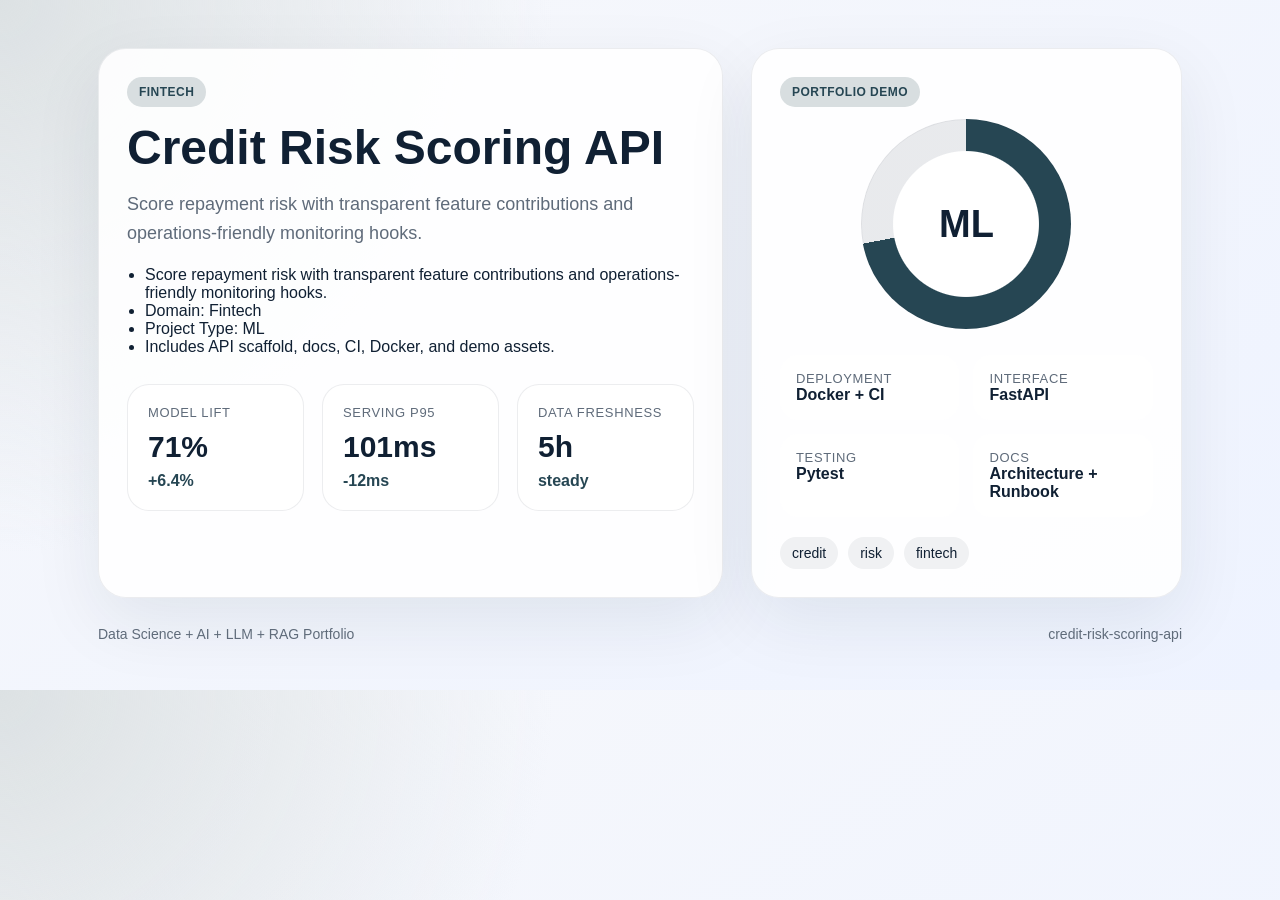
==== demo/index.html @ 606b38d9 "Publish production-ready portfolio project" ====
<!doctype html>
        <html lang="en">
        <head>
          <meta charset="utf-8">
          <meta name="viewport" content="width=device-width, initial-scale=1">
          <title>Credit Risk Scoring API</title>
          <style>
            :root {
              --accent: #264653;
              --ink: #102033;
              --muted: #5f6b7a;
              --card: rgba(255,255,255,0.88);
              --bg-1: #f7f8fb;
              --bg-2: #eef3ff;
            }
            * { box-sizing: border-box; }
            body {
              margin: 0;
              font-family: "Avenir Next", "Segoe UI", sans-serif;
              color: var(--ink);
              background:
                radial-gradient(circle at top left, color-mix(in srgb, var(--accent) 16%, white), transparent 38%),
                linear-gradient(145deg, var(--bg-1), var(--bg-2));
            }
            main {
              max-width: 1180px;
              margin: 0 auto;
              padding: 48px;
            }
            .hero {
              display: grid;
              grid-template-columns: 1.45fr 1fr;
              gap: 28px;
              align-items: stretch;
            }
            .panel {
              background: var(--card);
              border: 1px solid rgba(16, 32, 51, 0.08);
              border-radius: 28px;
              padding: 28px;
              box-shadow: 0 24px 70px rgba(16, 32, 51, 0.08);
            }
            .eyebrow {
              display: inline-flex;
              padding: 8px 12px;
              border-radius: 999px;
              background: color-mix(in srgb, var(--accent) 18%, white);
              color: var(--accent);
              font-weight: 700;
              letter-spacing: 0.04em;
              text-transform: uppercase;
              font-size: 12px;
            }
            h1 {
              font-size: 48px;
              line-height: 1.03;
              margin: 16px 0 18px;
            }
            p {
              color: var(--muted);
              font-size: 18px;
              line-height: 1.6;
              margin: 0 0 18px;
            }
            ul {
              margin: 18px 0 0;
              padding-left: 18px;
              color: var(--ink);
            }
            .cards {
              display: grid;
              grid-template-columns: repeat(3, 1fr);
              gap: 18px;
              margin-top: 28px;
            }
            .card {
              background: white;
              border-radius: 22px;
              padding: 20px;
              border: 1px solid rgba(16, 32, 51, 0.08);
            }
            .card span, .meta span {
              display: block;
              color: var(--muted);
              font-size: 13px;
              text-transform: uppercase;
              letter-spacing: 0.05em;
            }
            .card strong {
              display: block;
              font-size: 30px;
              margin: 10px 0 8px;
            }
            .card em {
              color: var(--accent);
              font-style: normal;
              font-weight: 700;
            }
            .visual {
              min-height: 100%;
              display: flex;
              flex-direction: column;
              justify-content: space-between;
            }
            .ring {
              width: 210px;
              height: 210px;
              margin: 12px auto 26px;
              border-radius: 50%;
              background:
                radial-gradient(circle closest-side, white 69%, transparent 70%),
                conic-gradient(var(--accent) 0 72%, rgba(16, 32, 51, 0.09) 72% 100%);
              display: grid;
              place-items: center;
              box-shadow: inset 0 0 0 1px rgba(16, 32, 51, 0.05);
            }
            .ring strong {
              font-size: 38px;
            }
            .meta {
              display: grid;
              grid-template-columns: repeat(2, 1fr);
              gap: 14px;
            }
            .meta article {
              background: white;
              border-radius: 18px;
              padding: 16px;
            }
            .tag-list {
              display: flex;
              flex-wrap: wrap;
              gap: 10px;
              list-style: none;
              padding: 0;
              margin: 20px 0 0;
            }
            .tag-list li {
              padding: 8px 12px;
              border-radius: 999px;
              background: rgba(16, 32, 51, 0.06);
              font-size: 14px;
            }
            .footer {
              margin-top: 28px;
              display: flex;
              justify-content: space-between;
              color: var(--muted);
              font-size: 14px;
            }
          </style>
        </head>
        <body>
          <main>
            <section class="hero">
              <div class="panel">
                <span class="eyebrow">Fintech</span>
                <h1>Credit Risk Scoring API</h1>
                <p>Score repayment risk with transparent feature contributions and operations-friendly monitoring hooks.</p>
                <ul>
                  <li>Score repayment risk with transparent feature contributions and operations-friendly monitoring hooks.</li><li>Domain: Fintech</li><li>Project Type: ML</li><li>Includes API scaffold, docs, CI, Docker, and demo assets.</li>
                </ul>
                <div class="cards">
                  <article class='card'><span>Model Lift</span><strong>71%</strong><em>+6.4%</em></article>
<article class='card'><span>Serving P95</span><strong>101ms</strong><em>-12ms</em></article>
<article class='card'><span>Data Freshness</span><strong>5h</strong><em>steady</em></article>
                </div>
              </div>
              <div class="panel visual">
                <div>
                  <span class="eyebrow">Portfolio Demo</span>
                  <div class="ring"><strong>ML</strong></div>
                </div>
                <div class="meta">
                  <article><span>Deployment</span><strong>Docker + CI</strong></article>
                  <article><span>Interface</span><strong>FastAPI</strong></article>
                  <article><span>Testing</span><strong>Pytest</strong></article>
                  <article><span>Docs</span><strong>Architecture + Runbook</strong></article>
                </div>
                <ul class="tag-list"><li>credit</li><li>risk</li><li>fintech</li></ul>
              </div>
            </section>
            <div class="footer">
              <span>Data Science + AI + LLM + RAG Portfolio</span>
              <span>credit-risk-scoring-api</span>
            </div>
          </main>
        </body>
        </html>
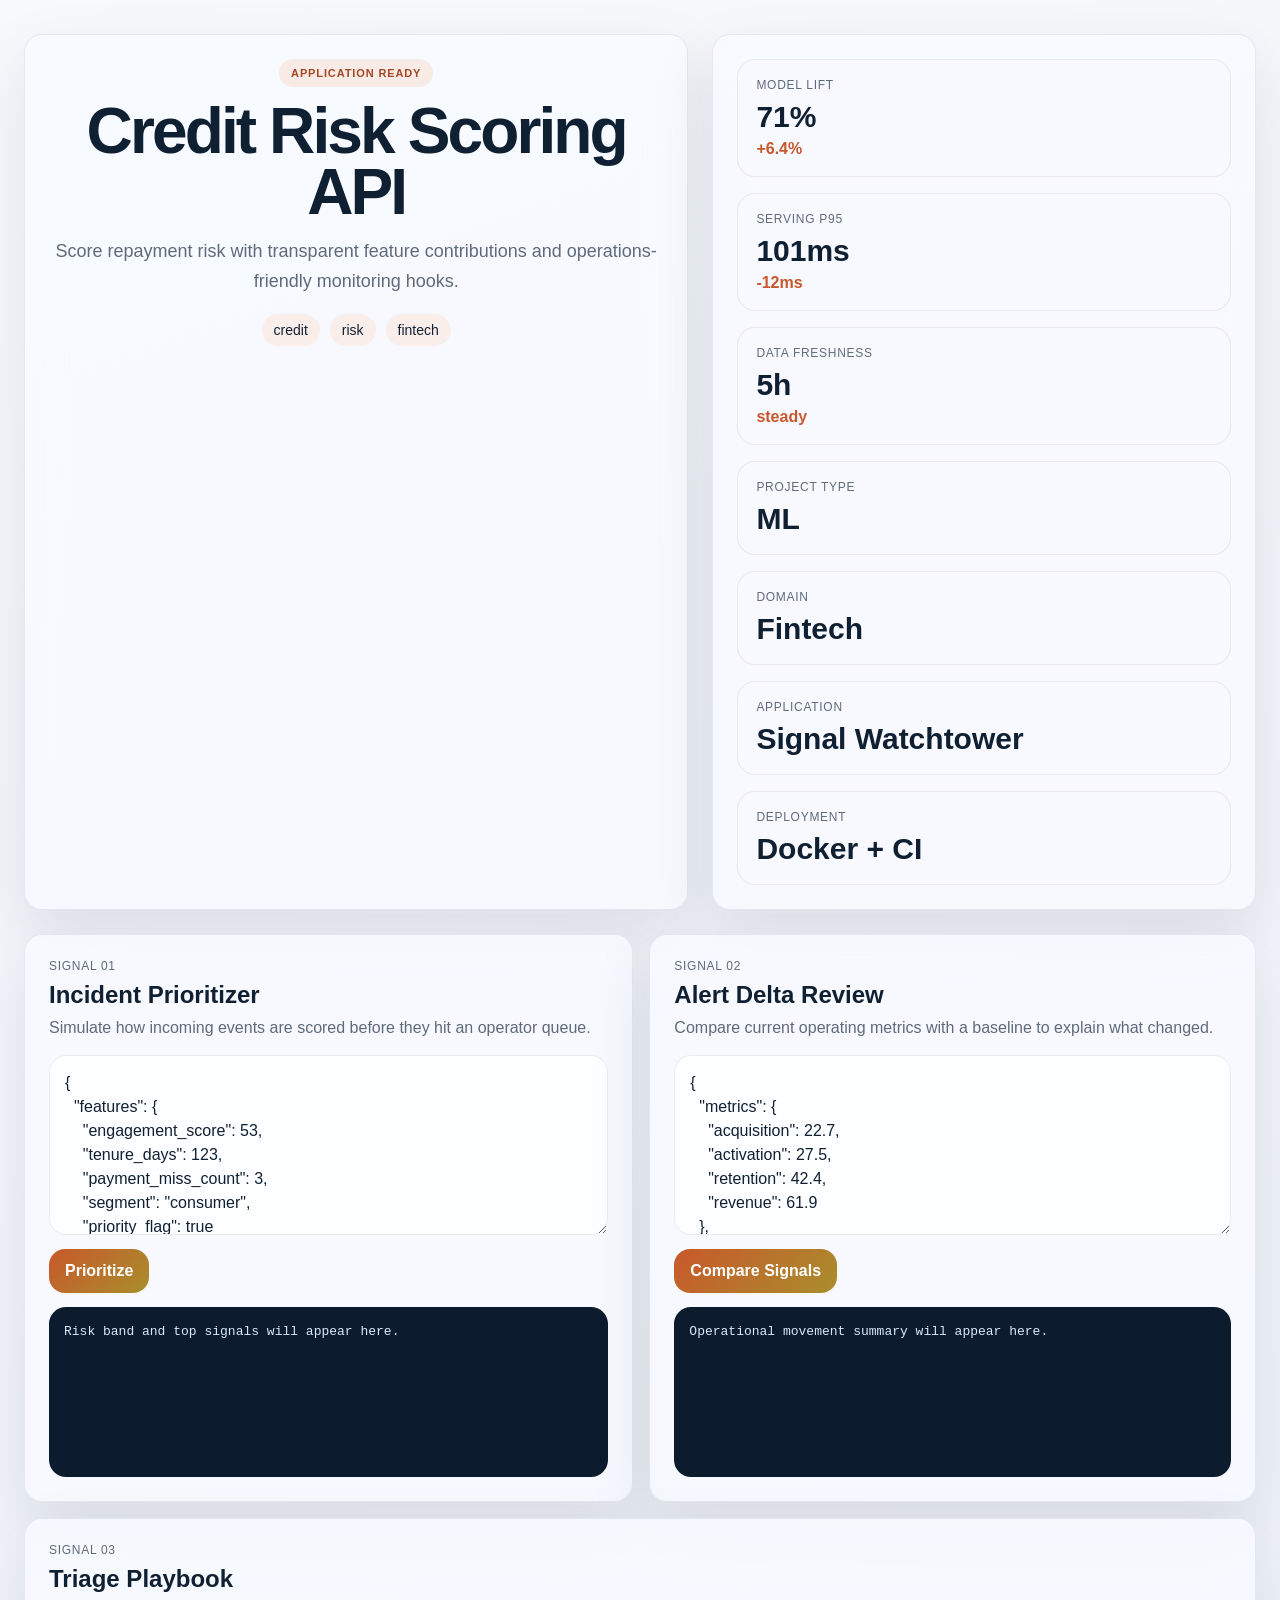
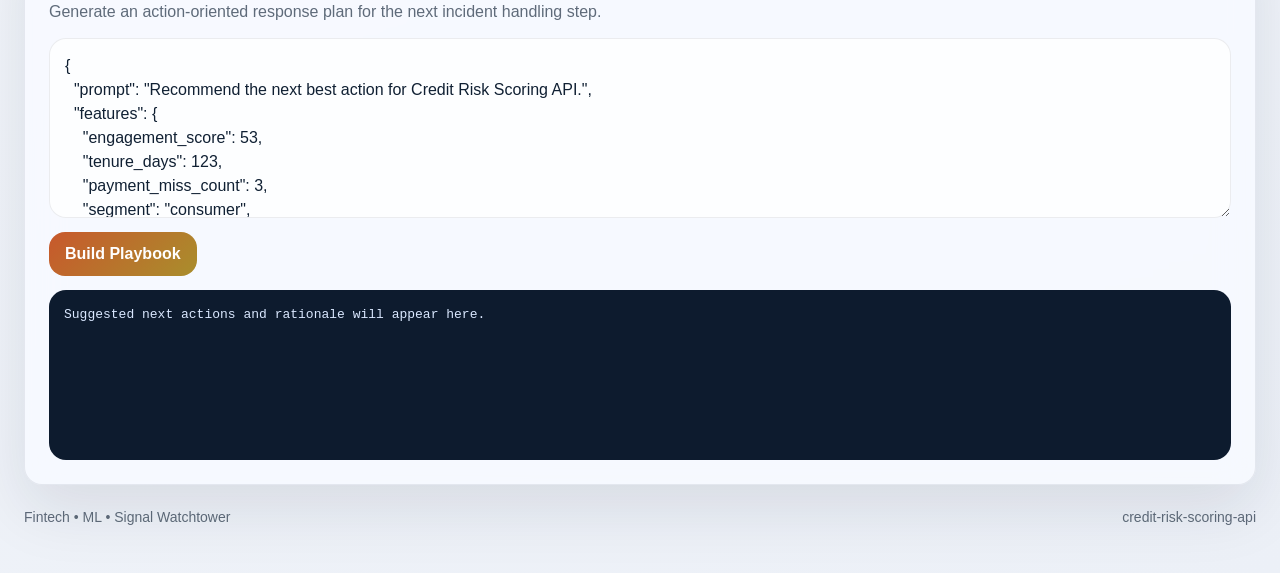
==== commit 8155bedf: "Publish production-ready portfolio project" ====
--- a/demo/index.html
+++ b/demo/index.html
@@ -5,186 +5,110 @@
           <meta charset="utf-8">
           <meta name="viewport" content="width=device-width, initial-scale=1">
           <title>Credit Risk Scoring API</title>
-          <style>
-            :root {
-              --accent: #264653;
-              --ink: #102033;
-              --muted: #5f6b7a;
-              --card: rgba(255,255,255,0.88);
-              --bg-1: #f7f8fb;
-              --bg-2: #eef3ff;
-            }
-            * { box-sizing: border-box; }
-            body {
-              margin: 0;
-              font-family: "Avenir Next", "Segoe UI", sans-serif;
-              color: var(--ink);
-              background:
-                radial-gradient(circle at top left, color-mix(in srgb, var(--accent) 16%, white), transparent 38%),
-                linear-gradient(145deg, var(--bg-1), var(--bg-2));
-            }
-            main {
-              max-width: 1180px;
-              margin: 0 auto;
-              padding: 48px;
-            }
-            .hero {
-              display: grid;
-              grid-template-columns: 1.45fr 1fr;
-              gap: 28px;
-              align-items: stretch;
-            }
-            .panel {
-              background: var(--card);
-              border: 1px solid rgba(16, 32, 51, 0.08);
-              border-radius: 28px;
-              padding: 28px;
-              box-shadow: 0 24px 70px rgba(16, 32, 51, 0.08);
-            }
-            .eyebrow {
-              display: inline-flex;
-              padding: 8px 12px;
-              border-radius: 999px;
-              background: color-mix(in srgb, var(--accent) 18%, white);
-              color: var(--accent);
-              font-weight: 700;
-              letter-spacing: 0.04em;
-              text-transform: uppercase;
-              font-size: 12px;
-            }
-            h1 {
-              font-size: 48px;
-              line-height: 1.03;
-              margin: 16px 0 18px;
-            }
-            p {
-              color: var(--muted);
-              font-size: 18px;
-              line-height: 1.6;
-              margin: 0 0 18px;
-            }
-            ul {
-              margin: 18px 0 0;
-              padding-left: 18px;
-              color: var(--ink);
-            }
-            .cards {
-              display: grid;
-              grid-template-columns: repeat(3, 1fr);
-              gap: 18px;
-              margin-top: 28px;
-            }
-            .card {
-              background: white;
-              border-radius: 22px;
-              padding: 20px;
-              border: 1px solid rgba(16, 32, 51, 0.08);
-            }
-            .card span, .meta span {
-              display: block;
-              color: var(--muted);
-              font-size: 13px;
-              text-transform: uppercase;
-              letter-spacing: 0.05em;
-            }
-            .card strong {
-              display: block;
-              font-size: 30px;
-              margin: 10px 0 8px;
-            }
-            .card em {
-              color: var(--accent);
-              font-style: normal;
-              font-weight: 700;
-            }
-            .visual {
-              min-height: 100%;
-              display: flex;
-              flex-direction: column;
-              justify-content: space-between;
-            }
-            .ring {
-              width: 210px;
-              height: 210px;
-              margin: 12px auto 26px;
-              border-radius: 50%;
-              background:
-                radial-gradient(circle closest-side, white 69%, transparent 70%),
-                conic-gradient(var(--accent) 0 72%, rgba(16, 32, 51, 0.09) 72% 100%);
-              display: grid;
-              place-items: center;
-              box-shadow: inset 0 0 0 1px rgba(16, 32, 51, 0.05);
-            }
-            .ring strong {
-              font-size: 38px;
-            }
-            .meta {
-              display: grid;
-              grid-template-columns: repeat(2, 1fr);
-              gap: 14px;
-            }
-            .meta article {
-              background: white;
-              border-radius: 18px;
-              padding: 16px;
-            }
-            .tag-list {
-              display: flex;
-              flex-wrap: wrap;
-              gap: 10px;
-              list-style: none;
-              padding: 0;
-              margin: 20px 0 0;
-            }
-            .tag-list li {
-              padding: 8px 12px;
-              border-radius: 999px;
-              background: rgba(16, 32, 51, 0.06);
-              font-size: 14px;
-            }
-            .footer {
-              margin-top: 28px;
-              display: flex;
-              justify-content: space-between;
-              color: var(--muted);
-              font-size: 14px;
-            }
-          </style>
+          <link rel="stylesheet" href="./styles.css">
         </head>
-        <body>
-          <main>
+        <body class="surface-slate">
+          <div class="page layout-console eyebrow-soft headline-normal modules-3 hero-align-center">
             <section class="hero">
-              <div class="panel">
-                <span class="eyebrow">Fintech</span>
-                <h1>Credit Risk Scoring API</h1>
-                <p>Score repayment risk with transparent feature contributions and operations-friendly monitoring hooks.</p>
-                <ul>
-                  <li>Score repayment risk with transparent feature contributions and operations-friendly monitoring hooks.</li><li>Domain: Fintech</li><li>Project Type: ML</li><li>Includes API scaffold, docs, CI, Docker, and demo assets.</li>
+              <div class="panel hero-copy">
+                <span class="eyebrow" data-health>Signal Watchtower</span>
+                <h1 id="project-title">Credit Risk Scoring API</h1>
+                <p id="project-summary" class="lead">Score repayment risk with transparent feature contributions and operations-friendly monitoring hooks.</p>
+                <ul id="project-tags" class="tag-list">
+                  <li>credit</li><li>risk</li><li>fintech</li>
                 </ul>
-                <div class="cards">
+              </div>
+              <div class="panel hero-side">
+                <div class="metric-grid">
                   <article class='card'><span>Model Lift</span><strong>71%</strong><em>+6.4%</em></article>
 <article class='card'><span>Serving P95</span><strong>101ms</strong><em>-12ms</em></article>
 <article class='card'><span>Data Freshness</span><strong>5h</strong><em>steady</em></article>
                 </div>
-              </div>
-              <div class="panel visual">
-                <div>
-                  <span class="eyebrow">Portfolio Demo</span>
-                  <div class="ring"><strong>ML</strong></div>
+                <div class="mini-grid">
+                  <article class='mini-card'><span>Project Type</span><strong>ML</strong></article><article class='mini-card'><span>Domain</span><strong>Fintech</strong></article><article class='mini-card'><span>Application</span><strong>Signal Watchtower</strong></article><article class='mini-card'><span>Deployment</span><strong>Docker + CI</strong></article>
                 </div>
-                <div class="meta">
-                  <article><span>Deployment</span><strong>Docker + CI</strong></article>
-                  <article><span>Interface</span><strong>FastAPI</strong></article>
-                  <article><span>Testing</span><strong>Pytest</strong></article>
-                  <article><span>Docs</span><strong>Architecture + Runbook</strong></article>
-                </div>
-                <ul class="tag-list"><li>credit</li><li>risk</li><li>fintech</li></ul>
               </div>
             </section>
-            <div class="footer">
-              <span>Data Science + AI + LLM + RAG Portfolio</span>
+            <section class="app-grid">
+              <article class="panel module js-module span-normal">
+          <div class="module-header">
+            <span>Signal 01</span>
+            <h2>Incident Prioritizer</h2>
+            <p>Simulate how incoming events are scored before they hit an operator queue.</p>
+          </div>
+          <textarea class="js-input">{
+  &quot;features&quot;: {
+    &quot;engagement_score&quot;: 53,
+    &quot;tenure_days&quot;: 123,
+    &quot;payment_miss_count&quot;: 3,
+    &quot;segment&quot;: &quot;consumer&quot;,
+    &quot;priority_flag&quot;: true
+  }
+}</textarea>
+          <div class="button-row">
+            <button class="js-run" data-endpoint="/score" data-input-mode="json">Prioritize</button>
+          </div>
+          <pre class="js-output">Risk band and top signals will appear here.</pre>
+        </article>
+<article class="panel module js-module span-normal">
+          <div class="module-header">
+            <span>Signal 02</span>
+            <h2>Alert Delta Review</h2>
+            <p>Compare current operating metrics with a baseline to explain what changed.</p>
+          </div>
+          <textarea class="js-input">{
+  &quot;metrics&quot;: {
+    &quot;acquisition&quot;: 22.7,
+    &quot;activation&quot;: 27.5,
+    &quot;retention&quot;: 42.4,
+    &quot;revenue&quot;: 61.9
+  },
+  &quot;baseline&quot;: {
+    &quot;acquisition&quot;: 20.88,
+    &quot;activation&quot;: 25.3,
+    &quot;retention&quot;: 39.01,
+    &quot;revenue&quot;: 56.95
+  }
+}</textarea>
+          <div class="button-row">
+            <button class="js-run" data-endpoint="/analyze" data-input-mode="json">Compare Signals</button>
+          </div>
+          <pre class="js-output">Operational movement summary will appear here.</pre>
+        </article>
+<article class="panel module js-module span-wide">
+          <div class="module-header">
+            <span>Signal 03</span>
+            <h2>Triage Playbook</h2>
+            <p>Generate an action-oriented response plan for the next incident handling step.</p>
+          </div>
+          <textarea class="js-input">{
+  &quot;prompt&quot;: &quot;Recommend the next best action for Credit Risk Scoring API.&quot;,
+  &quot;features&quot;: {
+    &quot;engagement_score&quot;: 53,
+    &quot;tenure_days&quot;: 123,
+    &quot;payment_miss_count&quot;: 3,
+    &quot;segment&quot;: &quot;consumer&quot;,
+    &quot;priority_flag&quot;: true
+  },
+  &quot;metrics&quot;: {
+    &quot;acquisition&quot;: 22.7,
+    &quot;activation&quot;: 27.5,
+    &quot;retention&quot;: 42.4,
+    &quot;revenue&quot;: 61.9
+  }
+}</textarea>
+          <div class="button-row">
+            <button class="js-run" data-endpoint="/recommend" data-input-mode="json">Build Playbook</button>
+          </div>
+          <pre class="js-output">Suggested next actions and rationale will appear here.</pre>
+        </article>
+            </section>
+            <footer class="footer">
+              <span>Fintech • ML • Signal Watchtower</span>
               <span>credit-risk-scoring-api</span>
-            </div>
-          </main>
+            </footer>
+          </div>
+          <script id="bootstrap-data" type="application/json">{"project": {"slug": "credit-risk-scoring-api", "title": "Credit Risk Scoring API", "project_type": "ml", "domain": "Fintech", "summary": "Score repayment risk with transparent feature contributions and operations-friendly monitoring hooks.", "tags": ["credit", "risk", "fintech"]}, "app_archetype": "watchtower", "ui_profile": {"layout": "console", "surface": "slate", "font_stack": "\"Space Grotesk\", \"Segoe UI\", sans-serif", "radius": 27, "shadow": 63, "eyebrow_style": "soft", "module_columns": 3, "hero_align": "center", "headline_mode": "normal"}, "app_modules": [{"label": "Signal 01", "title": "Incident Prioritizer", "description": "Simulate how incoming events are scored before they hit an operator queue.", "endpoint": "/score", "input_mode": "json", "cta": "Prioritize", "prefill": "{\n  \"features\": {\n    \"engagement_score\": 53,\n    \"tenure_days\": 123,\n    \"payment_miss_count\": 3,\n    \"segment\": \"consumer\",\n    \"priority_flag\": true\n  }\n}", "hint": "Risk band and top signals will appear here.", "span": "normal"}, {"label": "Signal 02", "title": "Alert Delta Review", "description": "Compare current operating metrics with a baseline to explain what changed.", "endpoint": "/analyze", "input_mode": "json", "cta": "Compare Signals", "prefill": "{\n  \"metrics\": {\n    \"acquisition\": 22.7,\n    \"activation\": 27.5,\n    \"retention\": 42.4,\n    \"revenue\": 61.9\n  },\n  \"baseline\": {\n    \"acquisition\": 20.88,\n    \"activation\": 25.3,\n    \"retention\": 39.01,\n    \"revenue\": 56.95\n  }\n}", "hint": "Operational movement summary will appear here.", "span": "normal"}, {"label": "Signal 03", "title": "Triage Playbook", "description": "Generate an action-oriented response plan for the next incident handling step.", "endpoint": "/recommend", "input_mode": "json", "cta": "Build Playbook", "prefill": "{\n  \"prompt\": \"Recommend the next best action for Credit Risk Scoring API.\",\n  \"features\": {\n    \"engagement_score\": 53,\n    \"tenure_days\": 123,\n    \"payment_miss_count\": 3,\n    \"segment\": \"consumer\",\n    \"priority_flag\": true\n  },\n  \"metrics\": {\n    \"acquisition\": 22.7,\n    \"activation\": 27.5,\n    \"retention\": 42.4,\n    \"revenue\": 61.9\n  }\n}", "hint": "Suggested next actions and rationale will appear here.", "span": "wide"}], "sample_features": {"engagement_score": 53, "tenure_days": 123, "payment_miss_count": 3, "segment": "consumer", "priority_flag": true}, "sample_metrics": {"acquisition": 22.7, "activation": 27.5, "retention": 42.4, "revenue": 61.9}, "knowledge_base": ["Credit Risk Scoring API is positioned as a Fintech starter that emphasizes fast iteration, clear documentation, and production-friendly interfaces.", "The primary value proposition is: Score repayment risk with transparent feature contributions and operations-friendly monitoring hooks.", "Recommended operating model: ship a small API, add observability, validate outputs with stakeholder review, and monitor the top business KPI every week.", "Typical stakeholders include analytics, operations, product, and leadership teams working on credit, risk, fintech."], "dashboard_metrics": [{"label": "Model Lift", "value": "71%", "delta": "+6.4%"}, {"label": "Serving P95", "value": "101ms", "delta": "-12ms"}, {"label": "Data Freshness", "value": "5h", "delta": "steady"}]}</script>
+          <script src="./app.js"></script>
         </body>
         </html>
--- a/demo/styles.css
+++ b/demo/styles.css
@@ -0,0 +1,348 @@
+
+:root {
+  --accent: #c8582c;
+  --accent-2: #a98e2c;
+  --accent-soft: color-mix(in srgb, var(--accent) 18%, white);
+  --radius: 27px;
+  --shadow-size: 63px;
+  --font-stack: "Space Grotesk", "Segoe UI", sans-serif;
+  --bg: #f4f7fb;
+  --card: rgba(255, 255, 255, 0.86);
+  --line: rgba(16, 32, 51, 0.08);
+  --ink: #102033;
+  --muted: #5f6b7a;
+  --output-bg: #0d1b2e;
+  --output-ink: #dae8ff;
+}
+* { box-sizing: border-box; }
+html, body { margin: 0; min-height: 100%; }
+body {
+  font-family: var(--font-stack);
+  color: var(--ink);
+  background: linear-gradient(145deg, #f8fbff, var(--bg));
+}
+body.surface-mist {
+  --bg: #eef4fb;
+  background:
+    radial-gradient(circle at top left, color-mix(in srgb, var(--accent) 18%, white), transparent 34%),
+    linear-gradient(145deg, #fbfdff, var(--bg));
+}
+body.surface-aurora {
+  --bg: #edf1ff;
+  background:
+    radial-gradient(circle at 0% 0%, color-mix(in srgb, var(--accent) 22%, white), transparent 38%),
+    radial-gradient(circle at 100% 100%, color-mix(in srgb, var(--accent-2) 20%, white), transparent 28%),
+    linear-gradient(135deg, #f7f8ff, var(--bg));
+}
+body.surface-sand {
+  --bg: #f5efe8;
+  --card: rgba(255, 251, 246, 0.9);
+  background:
+    linear-gradient(135deg, rgba(255,255,255,0.82), rgba(245, 239, 232, 0.98)),
+    radial-gradient(circle at top right, color-mix(in srgb, var(--accent) 16%, white), transparent 32%);
+}
+body.surface-slate {
+  --bg: #ecf0f7;
+  --card: rgba(248, 250, 255, 0.88);
+  background:
+    linear-gradient(160deg, #f7f9fc, var(--bg)),
+    radial-gradient(circle at bottom left, color-mix(in srgb, var(--accent-2) 16%, white), transparent 34%);
+}
+body.surface-paper {
+  --bg: #f8f8f4;
+  --card: rgba(255,255,255,0.93);
+  background:
+    linear-gradient(180deg, #fffefb, var(--bg));
+}
+body.surface-ink {
+  --bg: #0f1726;
+  --card: rgba(15, 23, 38, 0.88);
+  --line: rgba(226, 238, 255, 0.1);
+  --ink: #f5f8ff;
+  --muted: #b4c0cf;
+  --output-bg: rgba(255,255,255,0.06);
+  --output-ink: #f5f8ff;
+  background:
+    radial-gradient(circle at top left, color-mix(in srgb, var(--accent) 28%, transparent), transparent 42%),
+    linear-gradient(145deg, #09111d, var(--bg));
+}
+.page {
+  max-width: 1360px;
+  margin: 0 auto;
+  padding: 34px 24px 48px;
+  display: grid;
+  gap: 24px;
+}
+.panel {
+  background: var(--card);
+  border: 1px solid var(--line);
+  border-radius: var(--radius);
+  box-shadow: 0 24px var(--shadow-size) rgba(16, 32, 51, 0.1);
+  backdrop-filter: blur(18px);
+}
+.hero {
+  display: grid;
+  gap: 24px;
+}
+.hero-copy,
+.hero-side,
+.module {
+  padding: 24px;
+}
+.eyebrow {
+  display: inline-flex;
+  align-items: center;
+  gap: 8px;
+  padding: 8px 12px;
+  border-radius: 999px;
+  background: var(--accent-soft);
+  color: var(--accent);
+  text-transform: uppercase;
+  letter-spacing: 0.08em;
+  font-size: 11px;
+  font-weight: 800;
+}
+.page.eyebrow-outline .eyebrow {
+  background: transparent;
+  border: 1px solid color-mix(in srgb, var(--accent) 40%, white);
+}
+.page.eyebrow-soft .eyebrow {
+  background: color-mix(in srgb, var(--accent) 12%, white);
+  color: color-mix(in srgb, var(--accent) 82%, black);
+}
+h1 {
+  margin: 14px 0 12px;
+  font-size: clamp(2.2rem, 5vw, 4.4rem);
+  line-height: 0.96;
+  letter-spacing: -0.045em;
+}
+.page.headline-compact h1 { max-width: 10ch; }
+.page.headline-tall h1 { line-height: 1.03; font-size: clamp(2.4rem, 5vw, 4.8rem); }
+.lead {
+  margin: 0;
+  font-size: 18px;
+  line-height: 1.68;
+  color: var(--muted);
+  max-width: 62ch;
+}
+.tag-list {
+  list-style: none;
+  display: flex;
+  flex-wrap: wrap;
+  gap: 10px;
+  margin: 18px 0 0;
+  padding: 0;
+}
+.tag-list li {
+  padding: 8px 12px;
+  border-radius: 999px;
+  background: color-mix(in srgb, var(--accent) 10%, white);
+  color: var(--ink);
+  font-size: 14px;
+}
+.hero-side {
+  display: grid;
+  gap: 16px;
+}
+.metric-grid,
+.mini-grid,
+.app-grid {
+  display: grid;
+  gap: 16px;
+}
+.card,
+.mini-card {
+  background: color-mix(in srgb, var(--card) 92%, white);
+  border: 1px solid var(--line);
+  border-radius: calc(var(--radius) - 8px);
+  padding: 18px;
+}
+.card span,
+.mini-card span,
+.module-header span {
+  display: block;
+  color: var(--muted);
+  text-transform: uppercase;
+  letter-spacing: 0.06em;
+  font-size: 12px;
+}
+.card strong,
+.mini-card strong {
+  display: block;
+  margin-top: 8px;
+  font-size: 30px;
+}
+.card em {
+  display: inline-block;
+  margin-top: 6px;
+  font-style: normal;
+  color: var(--accent);
+  font-weight: 700;
+}
+.module {
+  display: grid;
+  gap: 14px;
+}
+.module-header h2 {
+  margin: 8px 0 6px;
+  font-size: 24px;
+}
+.module-header p {
+  margin: 0;
+  color: var(--muted);
+  line-height: 1.6;
+}
+textarea,
+button {
+  font: inherit;
+}
+textarea {
+  width: 100%;
+  min-height: 180px;
+  resize: vertical;
+  border: 1px solid var(--line);
+  border-radius: calc(var(--radius) - 10px);
+  padding: 15px;
+  background: rgba(255,255,255,0.82);
+  color: var(--ink);
+  line-height: 1.5;
+}
+body.surface-ink textarea {
+  background: rgba(255,255,255,0.05);
+}
+.module-input-text {
+  min-height: 110px;
+}
+.button-row {
+  display: flex;
+  flex-wrap: wrap;
+  gap: 10px;
+}
+button {
+  border: 0;
+  border-radius: 16px;
+  background: linear-gradient(135deg, var(--accent), var(--accent-2));
+  color: white;
+  padding: 13px 16px;
+  font-weight: 700;
+  cursor: pointer;
+}
+pre {
+  margin: 0;
+  white-space: pre-wrap;
+  word-break: break-word;
+  background: var(--output-bg);
+  color: var(--output-ink);
+  border-radius: calc(var(--radius) - 10px);
+  padding: 15px;
+  min-height: 170px;
+  line-height: 1.58;
+  font-size: 13px;
+  overflow: auto;
+}
+.footer {
+  display: flex;
+  justify-content: space-between;
+  color: var(--muted);
+  font-size: 14px;
+}
+.page.layout-horizon .hero {
+  grid-template-columns: 1.45fr 1fr;
+  align-items: stretch;
+}
+.page.layout-horizon.modules-2 .app-grid,
+.page.layout-horizon.modules-3 .app-grid {
+  grid-template-columns: repeat(3, minmax(0, 1fr));
+}
+.page.layout-rail .hero {
+  grid-template-columns: 0.92fr 1.08fr;
+}
+.page.layout-rail .hero-copy {
+  padding-top: 34px;
+}
+.page.layout-rail .app-grid {
+  grid-template-columns: repeat(2, minmax(0, 1fr));
+}
+.page.layout-folio .hero {
+  grid-template-columns: 1fr;
+}
+.page.layout-folio .hero-copy {
+  text-align: center;
+}
+.page.layout-folio .lead {
+  margin-inline: auto;
+}
+.page.layout-folio .tag-list {
+  justify-content: center;
+}
+.page.layout-folio .metric-grid {
+  grid-template-columns: repeat(3, minmax(0, 1fr));
+}
+.page.layout-folio .mini-grid {
+  grid-template-columns: repeat(4, minmax(0, 1fr));
+}
+.page.layout-folio .app-grid {
+  grid-template-columns: repeat(2, minmax(0, 1fr));
+}
+.page.layout-board .hero {
+  grid-template-columns: 1fr;
+}
+.page.layout-board .hero-side {
+  grid-template-columns: 1.2fr 0.8fr;
+  align-items: start;
+}
+.page.layout-board .metric-grid {
+  grid-template-columns: repeat(3, minmax(0, 1fr));
+}
+.page.layout-board .app-grid {
+  grid-template-columns: repeat(4, minmax(0, 1fr));
+}
+.page.layout-stack .hero {
+  grid-template-columns: 1fr;
+}
+.page.layout-stack .hero-side {
+  grid-template-columns: repeat(2, minmax(0, 1fr));
+}
+.page.layout-stack .app-grid {
+  grid-template-columns: repeat(3, minmax(0, 1fr));
+}
+.page.layout-console .hero {
+  grid-template-columns: 1.1fr 0.9fr;
+}
+.page.layout-console .panel,
+.page.layout-console .card,
+.page.layout-console .mini-card {
+  border-radius: 18px;
+}
+.page.modules-2 .app-grid {
+  grid-template-columns: repeat(2, minmax(0, 1fr));
+}
+.module.span-wide {
+  grid-column: span 2;
+}
+.hero-align-center .hero-copy {
+  text-align: center;
+}
+.hero-align-center .lead,
+.hero-align-center .tag-list {
+  margin-inline: auto;
+  justify-content: center;
+}
+@media (max-width: 1120px) {
+  .page.layout-horizon .hero,
+  .page.layout-rail .hero,
+  .page.layout-console .hero,
+  .page.layout-board .hero-side,
+  .page.layout-folio .mini-grid,
+  .page.layout-stack .hero-side,
+  .page.modules-2 .app-grid,
+  .page.layout-board .app-grid,
+  .page.layout-stack .app-grid,
+  .page.layout-horizon.modules-3 .app-grid,
+  .page.layout-folio .app-grid {
+    grid-template-columns: 1fr;
+  }
+  .module.span-wide {
+    grid-column: auto;
+  }
+}
